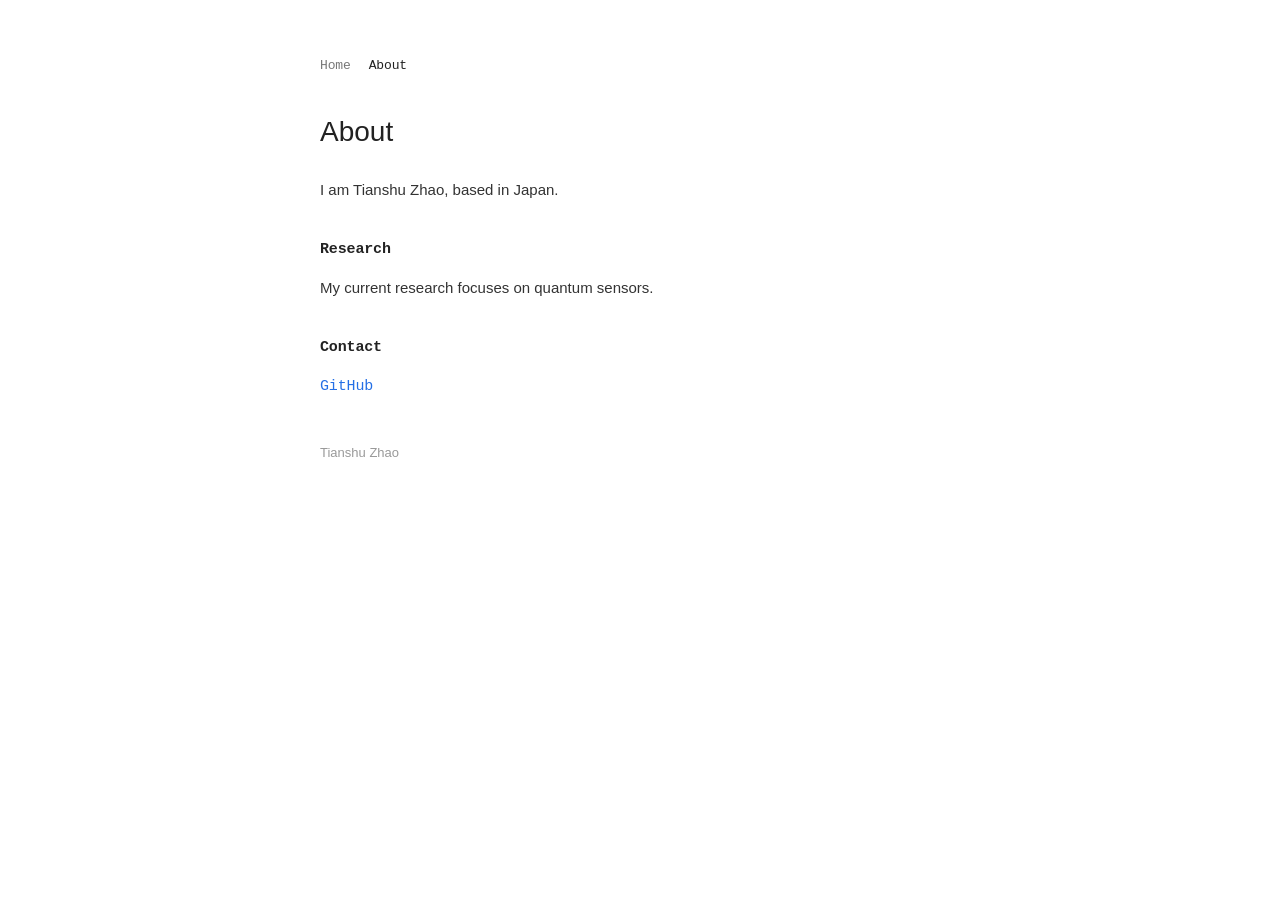
==== about/index.html @ 869a8e9b "Publish website output only" ====
<!doctype html><html lang="en"><head><meta charset="utf-8"><meta name="viewport" content="width=device-width,initial-scale=1"><title>About — Tianshu Zhao</title><meta name="description" content="I am Tianshu Zhao, based in Japan."><meta property="og:title" content="About — Tianshu Zhao"><meta property="og:description" content="I am Tianshu Zhao, based in Japan."><meta property="og:image" content="https://zhao-tianshu.github.io/og.png"><meta name="twitter:card" content="summary_large_image"><meta name="twitter:title" content="About — Tianshu Zhao"><meta name="twitter:description" content="I am Tianshu Zhao, based in Japan."><meta name="twitter:image" content="https://zhao-tianshu.github.io/og.png"><link rel="stylesheet" href="/style.css"></head><body><main class="about-page"><nav class="site-nav" aria-label="Main navigation"><a href="/">Home</a><a aria-current="page" href="/about/">About</a></nav><header><h1>About</h1></header><section><p>I am Tianshu Zhao, based in Japan.</p></section><section><h2>Research</h2><p>My current research focuses on quantum sensors.</p></section><section><h2>Contact</h2><ul class="contact-list"><li><a href="https://github.com/zhao-tianshu/zhao-tianshu.github.io">GitHub</a></li></ul></section><p class="about-name">Tianshu Zhao</p></main></body></html>
---- style.css ----
:root { --ui-mono: Consolas, "SFMono-Regular", "Liberation Mono", Menlo, monospace; }
* { box-sizing: border-box; }
body { margin: 0; background: #fff; color: #333; font: 15px/1.75 "Helvetica Neue", "Noto Sans SC", "Noto Sans JP", "Hiragino Sans", "Yu Gothic", "Microsoft YaHei", Arial, sans-serif; font-kerning: normal; overflow-wrap: break-word; }
a { color: #246fe5; text-decoration: none; }
a:hover { text-decoration: underline; }
main { width: min(100% - 36px, 640px); margin: 0 auto; padding: 56px 0 40px; }
.site-nav { display: flex; gap: 18px; margin-bottom: 38px; font: 13px/1.5 var(--ui-mono); letter-spacing: -0.01em; }
.site-nav a { color: #777; }
.site-nav a[aria-current="page"] { color: #222; }
header { margin-bottom: 40px; }
.profile-image { display: block; max-width: 100%; height: auto; margin: 0 auto 24px; border-radius: 4px; }
h1 { margin: 0 0 12px; color: #222; font-size: 28px; font-weight: 500; line-height: 1.25; }
header p { max-width: 600px; margin: 0; color: #666; }
section { margin: 0 0 34px; }
h2 { margin: 0 0 12px; color: #222; font-size: 15px; font-weight: 600; }
main > section > h2, .about-page > section > h2, li > span:not(.plain-title), .pagination, footer, .back, time, .contact-list { font-family: var(--ui-mono); letter-spacing: -0.01em; }
ul { margin: 0; padding: 0; list-style: none; }
li { display: flex; justify-content: space-between; gap: 20px; padding: 6px 0; }
li span, time { color: #888; font-size: 13px; white-space: nowrap; }
li .plain-title { color: #333; font-size: 15px; white-space: normal; }
.pagination { display: grid; grid-template-columns: 1fr auto 1fr; align-items: center; margin-top: 16px; color: #888; font-size: 13px; }
.pagination > :last-child { justify-self: end; }
footer { display: flex; gap: 20px; padding-top: 18px; border-top: 1px solid #e6e6e6; font-size: 13px; }
.back { display: inline-block; margin-bottom: 42px; font-size: 13px; }
.article header { margin-bottom: 34px; }
.article header h1 { margin-bottom: 5px; }
.article p, .article blockquote { margin: 0 0 22px; }
.article h2 { margin: 34px 0 12px; font-size: 19px; }
.article blockquote { padding-left: 16px; border-left: 2px solid #ddd; color: #666; }
.article img { display: block; max-width: 100%; height: auto; margin: 0 auto 22px; border-radius: 3px; }
.article .article-cover { width: 100%; margin-bottom: 30px; }
.about-page > header { margin-bottom: 28px; }
.about-page section p { margin: 0 0 18px; }
.contact-list { display: flex; flex-wrap: wrap; gap: 10px 20px; margin: 0; padding: 0; list-style: none; }
.contact-list li { display: list-item; padding: 0; }
.about-name { margin-top: 42px; color: #999; font-size: 13px; }
.admin header { margin-bottom: 24px; }
.button { display: inline-block; padding: 9px 14px; border: 1px solid #d6d6d6; border-radius: 6px; color: #222; }
.button:hover { border-color: #aaa; text-decoration: none; }
.admin-notes { margin-top: 40px; }
.admin ol { margin: 0; padding-left: 20px; }
.admin ol li { display: list-item; padding: 3px 0; }
@media (max-width: 520px) { main { padding-top: 38px; } li span { font-size: 11px; } }
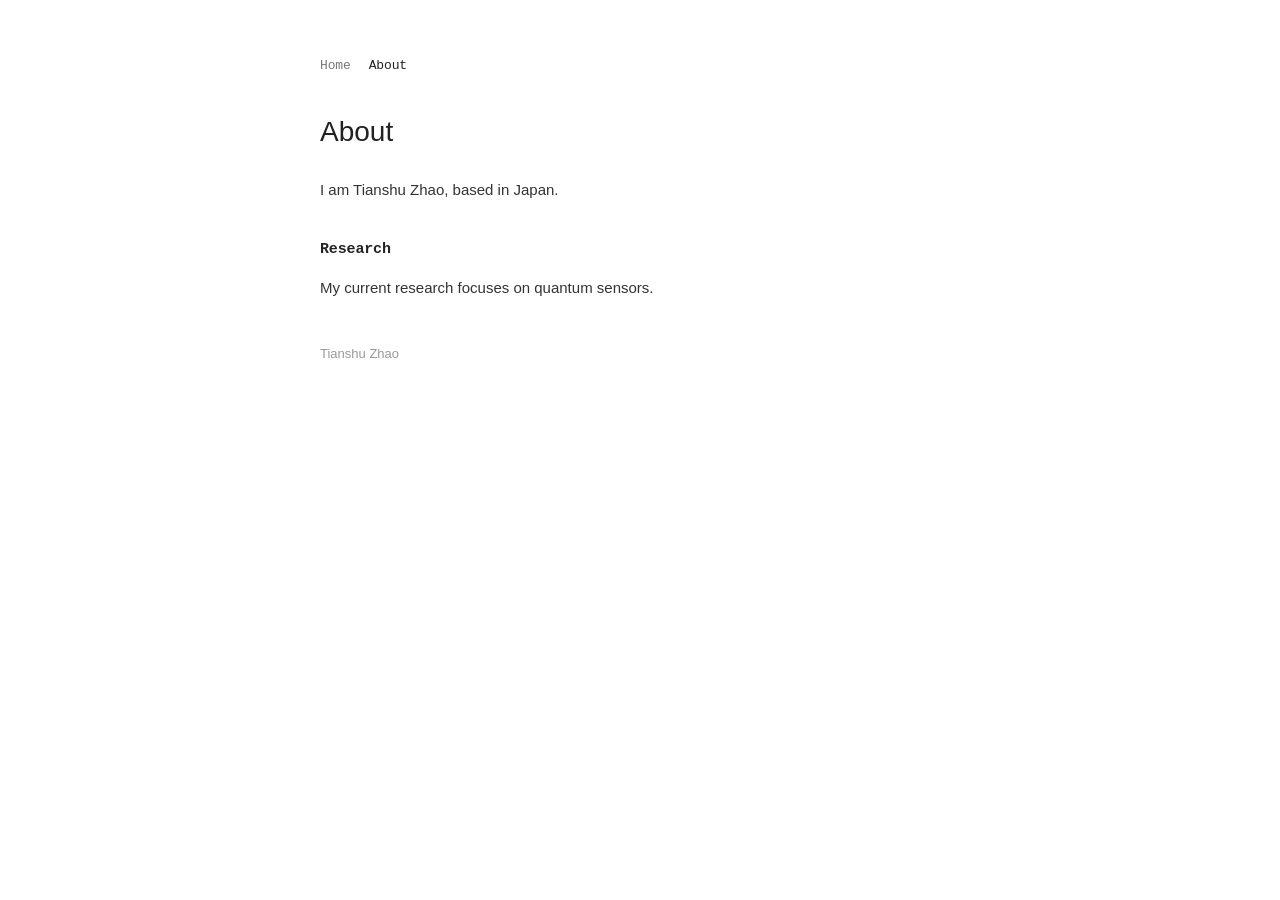
==== commit 3090a096: "Publish website" ====
--- a/about/index.html
+++ b/about/index.html
@@ -1 +1 @@
-<!doctype html><html lang="en"><head><meta charset="utf-8"><meta name="viewport" content="width=device-width,initial-scale=1"><title>About — Tianshu Zhao</title><meta name="description" content="I am Tianshu Zhao, based in Japan."><meta property="og:title" content="About — Tianshu Zhao"><meta property="og:description" content="I am Tianshu Zhao, based in Japan."><meta property="og:image" content="https://zhao-tianshu.github.io/og.png"><meta name="twitter:card" content="summary_large_image"><meta name="twitter:title" content="About — Tianshu Zhao"><meta name="twitter:description" content="I am Tianshu Zhao, based in Japan."><meta name="twitter:image" content="https://zhao-tianshu.github.io/og.png"><link rel="stylesheet" href="/style.css"></head><body><main class="about-page"><nav class="site-nav" aria-label="Main navigation"><a href="/">Home</a><a aria-current="page" href="/about/">About</a></nav><header><h1>About</h1></header><section><p>I am Tianshu Zhao, based in Japan.</p></section><section><h2>Research</h2><p>My current research focuses on quantum sensors.</p></section><section><h2>Contact</h2><ul class="contact-list"><li><a href="https://github.com/zhao-tianshu/zhao-tianshu.github.io">GitHub</a></li></ul></section><p class="about-name">Tianshu Zhao</p></main></body></html>+<!doctype html><html lang="en"><head><meta charset="utf-8"><meta name="viewport" content="width=device-width,initial-scale=1"><title>About — Tianshu Zhao</title><meta name="description" content="I am Tianshu Zhao, based in Japan."><meta property="og:title" content="About — Tianshu Zhao"><meta property="og:description" content="I am Tianshu Zhao, based in Japan."><meta property="og:image" content="https://zhao-tianshu.github.io/og.png"><meta name="twitter:card" content="summary_large_image"><meta name="twitter:title" content="About — Tianshu Zhao"><meta name="twitter:description" content="I am Tianshu Zhao, based in Japan."><meta name="twitter:image" content="https://zhao-tianshu.github.io/og.png"><link rel="stylesheet" href="/style.css"></head><body><main class="about-page"><nav class="site-nav" aria-label="Main navigation"><a href="/">Home</a><a aria-current="page" href="/about/">About</a></nav><header><h1>About</h1></header><section><p>I am Tianshu Zhao, based in Japan.</p></section><section><h2>Research</h2><p>My current research focuses on quantum sensors.</p></section><p class="about-name">Tianshu Zhao</p></main></body></html>
--- a/style.css
+++ b/style.css
@@ -1,8 +1,8 @@
 :root { --ui-mono: Consolas, "SFMono-Regular", "Liberation Mono", Menlo, monospace; }
 * { box-sizing: border-box; }
 body { margin: 0; background: #fff; color: #333; font: 15px/1.75 "Helvetica Neue", "Noto Sans SC", "Noto Sans JP", "Hiragino Sans", "Yu Gothic", "Microsoft YaHei", Arial, sans-serif; font-kerning: normal; overflow-wrap: break-word; }
-a { color: #246fe5; text-decoration: none; }
-a:hover { text-decoration: underline; }
+a { color: #333; text-decoration: none; }
+a:hover { text-decoration: underline; text-decoration-color: #999; text-underline-offset: 3px; }
 main { width: min(100% - 36px, 640px); margin: 0 auto; padding: 56px 0 40px; }
 .site-nav { display: flex; gap: 18px; margin-bottom: 38px; font: 13px/1.5 var(--ui-mono); letter-spacing: -0.01em; }
 .site-nav a { color: #777; }
@@ -25,6 +25,7 @@
 .article header { margin-bottom: 34px; }
 .article header h1 { margin-bottom: 5px; }
 .article p, .article blockquote { margin: 0 0 22px; }
+.article p a, .article blockquote a { text-decoration: underline; text-decoration-color: #bbb; text-underline-offset: 3px; }
 .article h2 { margin: 34px 0 12px; font-size: 19px; }
 .article blockquote { padding-left: 16px; border-left: 2px solid #ddd; color: #666; }
 .article img { display: block; max-width: 100%; height: auto; margin: 0 auto 22px; border-radius: 3px; }
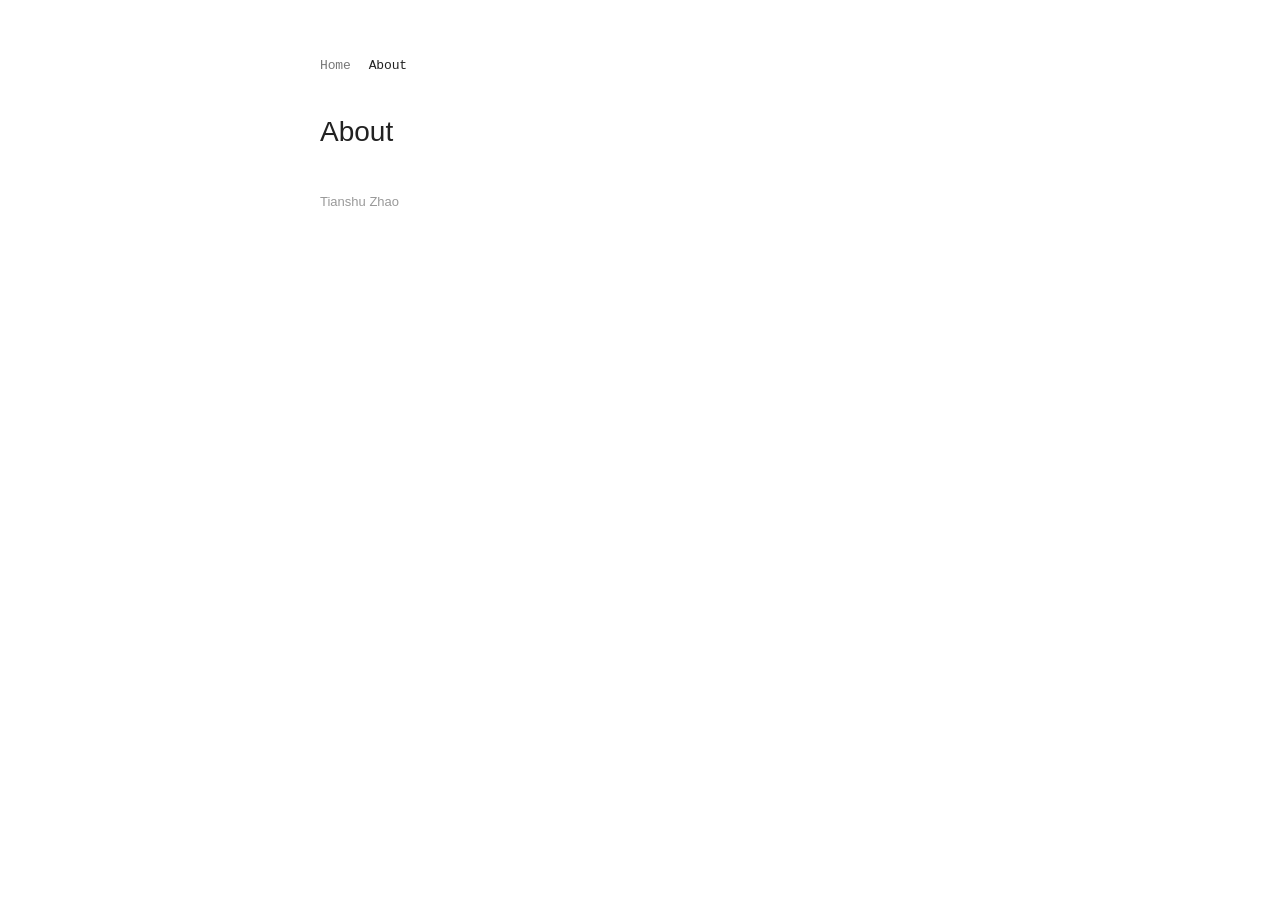
==== commit 2850b0bf: "Publish website" ====
--- a/about/index.html
+++ b/about/index.html
@@ -1 +1,4 @@
-<!doctype html><html lang="en"><head><meta charset="utf-8"><meta name="viewport" content="width=device-width,initial-scale=1"><title>About — Tianshu Zhao</title><meta name="description" content="I am Tianshu Zhao, based in Japan."><meta property="og:title" content="About — Tianshu Zhao"><meta property="og:description" content="I am Tianshu Zhao, based in Japan."><meta property="og:image" content="https://zhao-tianshu.github.io/og.png"><meta name="twitter:card" content="summary_large_image"><meta name="twitter:title" content="About — Tianshu Zhao"><meta name="twitter:description" content="I am Tianshu Zhao, based in Japan."><meta name="twitter:image" content="https://zhao-tianshu.github.io/og.png"><link rel="stylesheet" href="/style.css"></head><body><main class="about-page"><nav class="site-nav" aria-label="Main navigation"><a href="/">Home</a><a aria-current="page" href="/about/">About</a></nav><header><h1>About</h1></header><section><p>I am Tianshu Zhao, based in Japan.</p></section><section><h2>Research</h2><p>My current research focuses on quantum sensors.</p></section><p class="about-name">Tianshu Zhao</p></main></body></html>+<!doctype html><html lang="en"><head><meta charset="utf-8"><meta name="viewport" content="width=device-width,initial-scale=1"><title>About — Tianshu Zhao</title><meta name="description" content="Hello, world.
+"><meta property="og:title" content="About — Tianshu Zhao"><meta property="og:description" content="Hello, world.
+"><meta property="og:image" content="https://zhao-tianshu.github.io/og.png"><meta name="twitter:card" content="summary_large_image"><meta name="twitter:title" content="About — Tianshu Zhao"><meta name="twitter:description" content="Hello, world.
+"><meta name="twitter:image" content="https://zhao-tianshu.github.io/og.png"><link rel="stylesheet" href="/style.css"></head><body><main class="about-page"><nav class="site-nav" aria-label="Main navigation"><a href="/">Home</a><a aria-current="page" href="/about/">About</a></nav><header><h1>About</h1></header><p class="about-name">Tianshu Zhao</p></main></body></html>
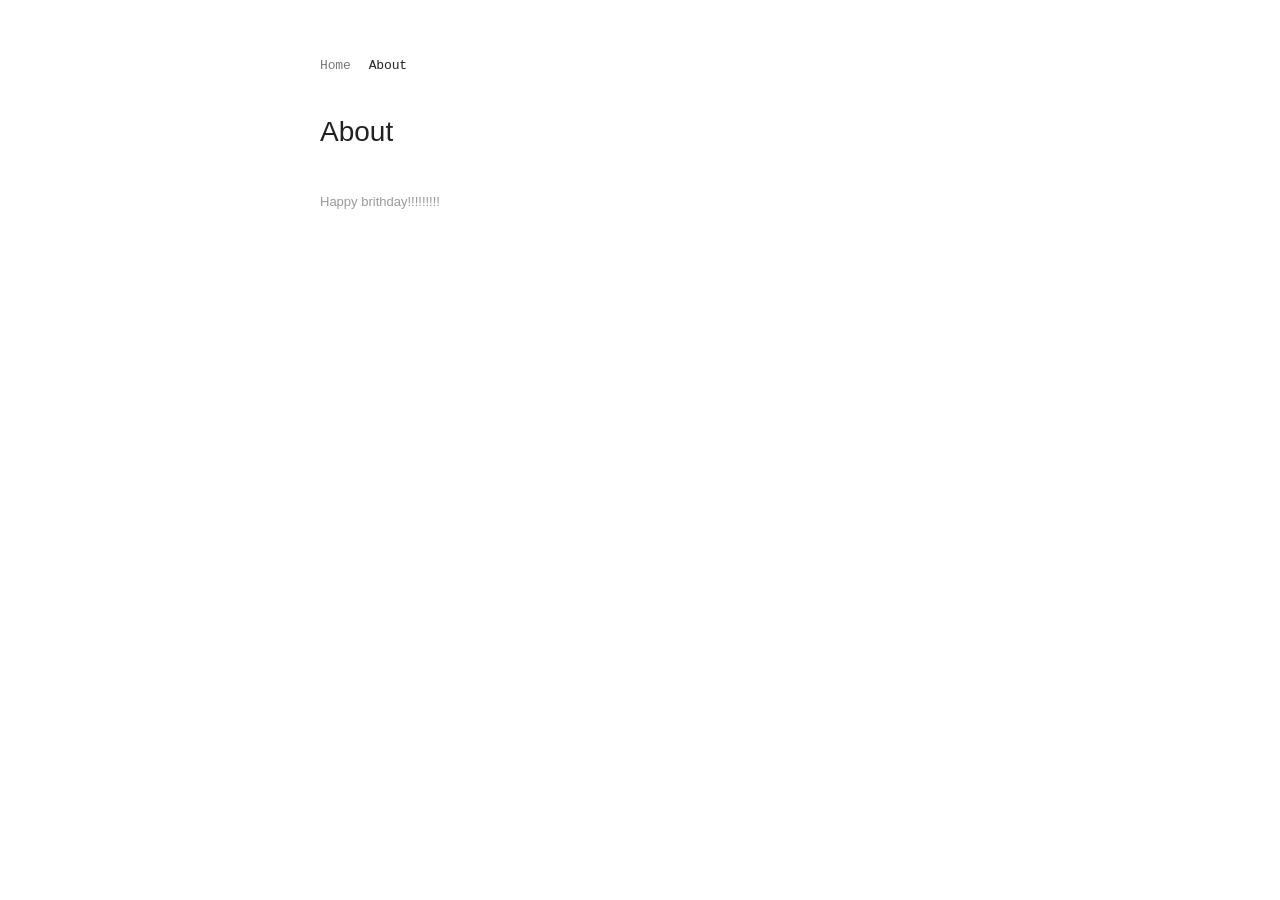
==== commit ae23efd7: "Publish website" ====
--- a/about/index.html
+++ b/about/index.html
@@ -1,4 +1,40 @@
-<!doctype html><html lang="en"><head><meta charset="utf-8"><meta name="viewport" content="width=device-width,initial-scale=1"><title>About — Tianshu Zhao</title><meta name="description" content="Hello, world.
-"><meta property="og:title" content="About — Tianshu Zhao"><meta property="og:description" content="Hello, world.
-"><meta property="og:image" content="https://zhao-tianshu.github.io/og.png"><meta name="twitter:card" content="summary_large_image"><meta name="twitter:title" content="About — Tianshu Zhao"><meta name="twitter:description" content="Hello, world.
-"><meta name="twitter:image" content="https://zhao-tianshu.github.io/og.png"><link rel="stylesheet" href="/style.css"></head><body><main class="about-page"><nav class="site-nav" aria-label="Main navigation"><a href="/">Home</a><a aria-current="page" href="/about/">About</a></nav><header><h1>About</h1></header><p class="about-name">Tianshu Zhao</p></main></body></html>+<!doctype html><html lang="en"><head><meta charset="utf-8"><meta name="viewport" content="width=device-width,initial-scale=1"><title>About — Happy brithday!!!!!!!!!</title><meta name="description" content="С днём рождения, моя любимая ❤️
+
+Вот уже пятый год, как мы знаем друг друга. За это время произошло так много всего, и я очень рад, что именно ты стала такой важной частью моей жизни.
+
+Спасибо тебе за то, что ты всегда рядом со мной, в любые моменты и при любых обстоятельствах. Для меня это очень важно, и я действительно ценю всё твоё тепло, поддержку и терпение.
+
+В этом году я был очень занят и, к сожалению, не мог так часто быть рядом с тобой, гулять, путешествовать и проводить вместе столько времени, сколько мне хотелось бы. Мне немного жаль этого, и я надеюсь, что впереди мы сможем наверстать упущенное и создать ещё больше счастливых воспоминаний вместе.
+
+Желаю тебе в новом году твоей жизни быть счастливой, здоровой, любимой и всегда оставаться такой же прекрасной. Пусть исполняются твои мечты, а рядом всегда будут люди, которые искренне тебя любят и ценят.
+
+Надеюсь, впереди у нас будет ещё много-много дней рождения, которые мы сможем праздновать вместе.
+
+Я тебя люблю. С днём рождения ❤️
+"><meta property="og:title" content="About — Happy brithday!!!!!!!!!"><meta property="og:description" content="С днём рождения, моя любимая ❤️
+
+Вот уже пятый год, как мы знаем друг друга. За это время произошло так много всего, и я очень рад, что именно ты стала такой важной частью моей жизни.
+
+Спасибо тебе за то, что ты всегда рядом со мной, в любые моменты и при любых обстоятельствах. Для меня это очень важно, и я действительно ценю всё твоё тепло, поддержку и терпение.
+
+В этом году я был очень занят и, к сожалению, не мог так часто быть рядом с тобой, гулять, путешествовать и проводить вместе столько времени, сколько мне хотелось бы. Мне немного жаль этого, и я надеюсь, что впереди мы сможем наверстать упущенное и создать ещё больше счастливых воспоминаний вместе.
+
+Желаю тебе в новом году твоей жизни быть счастливой, здоровой, любимой и всегда оставаться такой же прекрасной. Пусть исполняются твои мечты, а рядом всегда будут люди, которые искренне тебя любят и ценят.
+
+Надеюсь, впереди у нас будет ещё много-много дней рождения, которые мы сможем праздновать вместе.
+
+Я тебя люблю. С днём рождения ❤️
+"><meta property="og:image" content="https://zhao-tianshu.github.io/og.png"><meta name="twitter:card" content="summary_large_image"><meta name="twitter:title" content="About — Happy brithday!!!!!!!!!"><meta name="twitter:description" content="С днём рождения, моя любимая ❤️
+
+Вот уже пятый год, как мы знаем друг друга. За это время произошло так много всего, и я очень рад, что именно ты стала такой важной частью моей жизни.
+
+Спасибо тебе за то, что ты всегда рядом со мной, в любые моменты и при любых обстоятельствах. Для меня это очень важно, и я действительно ценю всё твоё тепло, поддержку и терпение.
+
+В этом году я был очень занят и, к сожалению, не мог так часто быть рядом с тобой, гулять, путешествовать и проводить вместе столько времени, сколько мне хотелось бы. Мне немного жаль этого, и я надеюсь, что впереди мы сможем наверстать упущенное и создать ещё больше счастливых воспоминаний вместе.
+
+Желаю тебе в новом году твоей жизни быть счастливой, здоровой, любимой и всегда оставаться такой же прекрасной. Пусть исполняются твои мечты, а рядом всегда будут люди, которые искренне тебя любят и ценят.
+
+Надеюсь, впереди у нас будет ещё много-много дней рождения, которые мы сможем праздновать вместе.
+
+Я тебя люблю. С днём рождения ❤️
+"><meta name="twitter:image" content="https://zhao-tianshu.github.io/og.png"><link rel="stylesheet" href="/style.css"></head><body><main class="about-page"><nav class="site-nav" aria-label="Main navigation"><a href="/">Home</a><a aria-current="page" href="/about/">About</a></nav><header><h1>About</h1></header><p class="about-name">Happy brithday!!!!!!!!!</p></main></body></html>
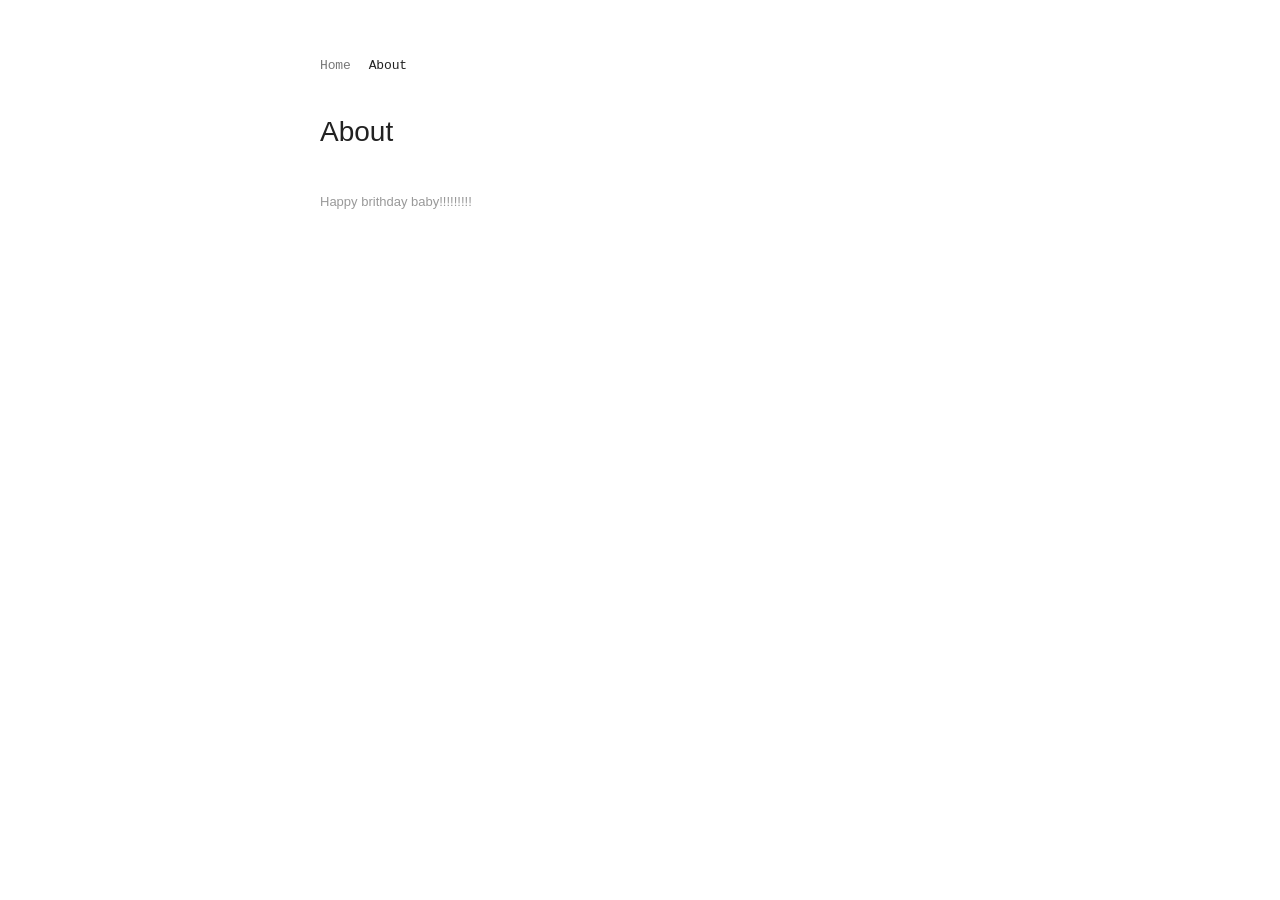
==== commit 4d223570: "Publish website" ====
--- a/about/index.html
+++ b/about/index.html
@@ -1,4 +1,4 @@
-<!doctype html><html lang="en"><head><meta charset="utf-8"><meta name="viewport" content="width=device-width,initial-scale=1"><title>About — Happy brithday!!!!!!!!!</title><meta name="description" content="С днём рождения, моя любимая ❤️
+<!doctype html><html lang="en"><head><meta charset="utf-8"><meta name="viewport" content="width=device-width,initial-scale=1"><title>About — Happy brithday baby!!!!!!!!!</title><meta name="description" content="С днём рождения, моя любимая ❤️
 
 Вот уже пятый год, как мы знаем друг друга. За это время произошло так много всего, и я очень рад, что именно ты стала такой важной частью моей жизни.
 
@@ -11,7 +11,7 @@
 Надеюсь, впереди у нас будет ещё много-много дней рождения, которые мы сможем праздновать вместе.
 
 Я тебя люблю. С днём рождения ❤️
-"><meta property="og:title" content="About — Happy brithday!!!!!!!!!"><meta property="og:description" content="С днём рождения, моя любимая ❤️
+"><meta property="og:title" content="About — Happy brithday baby!!!!!!!!!"><meta property="og:description" content="С днём рождения, моя любимая ❤️
 
 Вот уже пятый год, как мы знаем друг друга. За это время произошло так много всего, и я очень рад, что именно ты стала такой важной частью моей жизни.
 
@@ -24,7 +24,7 @@
 Надеюсь, впереди у нас будет ещё много-много дней рождения, которые мы сможем праздновать вместе.
 
 Я тебя люблю. С днём рождения ❤️
-"><meta property="og:image" content="https://zhao-tianshu.github.io/og.png"><meta name="twitter:card" content="summary_large_image"><meta name="twitter:title" content="About — Happy brithday!!!!!!!!!"><meta name="twitter:description" content="С днём рождения, моя любимая ❤️
+"><meta property="og:image" content="https://zhao-tianshu.github.io/og.png"><meta name="twitter:card" content="summary_large_image"><meta name="twitter:title" content="About — Happy brithday baby!!!!!!!!!"><meta name="twitter:description" content="С днём рождения, моя любимая ❤️
 
 Вот уже пятый год, как мы знаем друг друга. За это время произошло так много всего, и я очень рад, что именно ты стала такой важной частью моей жизни.
 
@@ -37,4 +37,4 @@
 Надеюсь, впереди у нас будет ещё много-много дней рождения, которые мы сможем праздновать вместе.
 
 Я тебя люблю. С днём рождения ❤️
-"><meta name="twitter:image" content="https://zhao-tianshu.github.io/og.png"><link rel="stylesheet" href="/style.css"></head><body><main class="about-page"><nav class="site-nav" aria-label="Main navigation"><a href="/">Home</a><a aria-current="page" href="/about/">About</a></nav><header><h1>About</h1></header><p class="about-name">Happy brithday!!!!!!!!!</p></main></body></html>+"><meta name="twitter:image" content="https://zhao-tianshu.github.io/og.png"><link rel="stylesheet" href="/style.css"></head><body><main class="about-page"><nav class="site-nav" aria-label="Main navigation"><a href="/">Home</a><a aria-current="page" href="/about/">About</a></nav><header><h1>About</h1></header><p class="about-name">Happy brithday baby!!!!!!!!!</p></main></body></html>
